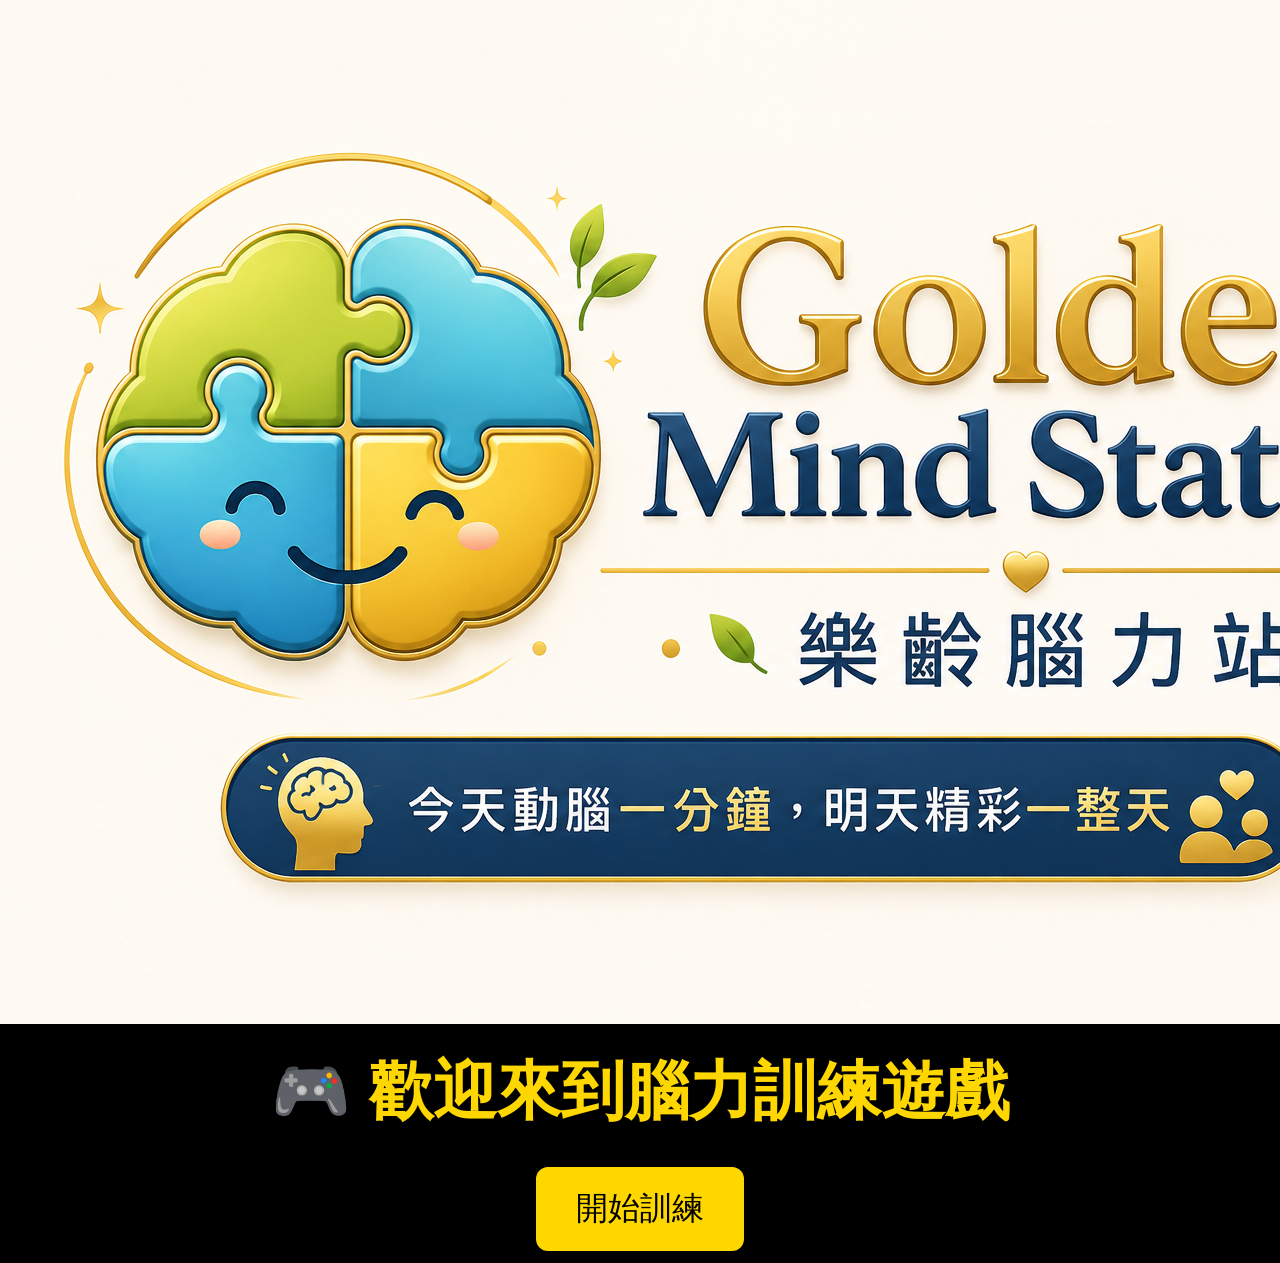
==== index.html @ 55cd1e05 "Add files via upload" ====
<!DOCTYPE html>
<html lang="zh">
<head>
  <meta charset="utf-8">
  <title>遊戲首頁</title>
  <link rel="stylesheet" href="style.css">
</head>
<body class="intro-page">
  <!-- 首頁 Logo -->
  <div class="intro-logo">
    <img src="images/logo.png" alt="Golden Mind Station 樂齡腦力站 Logo" class="intro-image">
  </div>

  <!-- 首頁標題 -->
  <h1 class="intro-title">🎮 歡迎來到腦力訓練遊戲</h1>

  <!-- 首頁按鈕 -->
  <button class="intro-button" onclick="location.href='menu.html'">開始訓練</button>
</body>
</html>
---- style.css ----
/* === 共用樣式 === */
body {
  background-color: #000;
  color: #FFD700;
  font-family: "Microsoft JhengHei", sans-serif;
  text-align: center;
}

h1, p {
  font-size: 48px;
  margin: 20px;
}

button {
  font-size: 32px;
  background-color: #1E3A8A;
  color: #FFF;
  border: none;
  border-radius: 12px;
  padding: 15px 30px;
  cursor: pointer;
  margin: 10px;
}
button:hover {
  background-color: #FFD700;
  color: #000;
}

/* === 記憶花園 Memory Garden === */
#memory-board {
  display: grid;
  grid-gap: 15px;
  justify-content: center;   /* 水平置中 */
  align-content: center;     /* 垂直置中 */
  margin: 20px auto;         /* 上下留白，左右自動置中 */
  max-width: 95vw;
  max-height: 80vh;
  overflow-y: auto;
}


/* 簡單模式 (3x4 = 12 張) */
#memory-board.easy .card {
  width: 160px;
  height: 160px;
  font-size: 80px;
  background-color: #87cefa;
  display: flex;
  align-items: center;
  justify-content: center;
  border-radius: 16px;
  cursor: pointer;
}

/* 中等模式 (4x4 = 16 張) */
#memory-board.medium .card {
  width: 140px;
  height: 140px;
  font-size: 72px;
  background-color: #87cefa;
  display: flex;
  align-items: center;
  justify-content: center;
  border-radius: 16px;
  cursor: pointer;
}

/* 困難模式 (5x4 = 20 張) */
#memory-board.hard .card {
  width: 120px;
  height: 120px;
  font-size: 64px;
  background-color: #87cefa;
  display: flex;
  align-items: center;
  justify-content: center;
  border-radius: 16px;
  cursor: pointer;
}

/* === 專注森林 Focus Forest === */
#controls {
  margin-bottom: 20px;
}

#focus-board {
  position: relative;
  width: 100%;
  height: 70vh;
  overflow: hidden;
  background: none;
}

#focus-board .fruit {
  font-size: 72px;
  cursor: pointer;
  position: absolute;
  transition: top 0.1s linear;
}

/* === 反應車站 Reaction Station === */
/* 控制區域 */
body {
  background-color: #000;
  color: #FFD700;
  font-family: "Microsoft JhengHei", sans-serif;
  text-align: center;
}

button {
  background-color: #FFD700;
  color: #000;
  border: none;
  padding: 18px 36px;   /* 按鈕更大 */
  margin: 12px;
  font-size: 28px;      /* 字體更大 */
  border-radius: 12px;
  cursor: pointer;
}
button:hover {
  background-color: #FFA500;
}

#traffic-lights {
  display: flex;
  justify-content: center;
  gap: 30px;
  margin: 20px 0;
}
.light {
  width: 120px;   /* 燈號更大 */
  height: 120px;
  border-radius: 50%;
  background-color: gray;
  opacity: 0.5;
  transition: opacity 0.3s ease;
}
.light.red.active { background-color: red; opacity: 1; }
.light.yellow.active { background-color: yellow; opacity: 1; }
.light.green.active { background-color: green; opacity: 1; }

#reaction-board {
  position: relative;
  width: 100%;
  height: 60vh;
  border: 2px solid #333;
  background-color: #111;
}

.item {
  font-size: 100px;   /* 水果更大 */
  position: absolute;
  cursor: pointer;
  z-index: 10;
  color: white;
}

#question, #progress {
  text-align: center;
  font-size: 40px;   /* 題目字體更大 */
  margin: 10px 0;
  color: #fff;
}
#result {
  text-align: center;
  font-size: 42px;
  margin: 20px 0;
  color: #FFD700;
}

#restart-btn {
  display: none;
  background-color: #FFD700;
  color: #000;
  border: none;
  padding: 18px 36px;
  margin: 20px auto;
  font-size: 28px;
  border-radius: 12px;
  cursor: pointer;
}
#restart-btn:hover {
  background-color: #FFA500;
}

#timer-bar {
  width: 80%;
  height: 25px;
  background-color: #333;
  margin: 20px auto;
  border-radius: 12px;
  overflow: hidden;
}
#timer-progress {
  height: 100%;
  background-color: #FFD700;
  width: 100%;
  transition: width 1s linear;
}

#timer-bar {
  width: 80%;
  height: 25px;
  background-color: #333;
  margin: 20px auto;
  border-radius: 12px;
  overflow: hidden;
}
#timer-progress {
  height: 100%;
  width: 100%;
  transition: width 1s linear, background-color 1s linear;
  border-radius: 12px;
}

/* === 響應式設計 (手機/平板) === */
@media (max-width: 768px) {
  h1, p {
    font-size: 32px;
  }
  button {
    font-size: 24px;
    padding: 10px 20px;
  }

  #memory-board.easy .card {
    width: 120px;
    height: 120px;
    font-size: 64px;
  }
  #memory-board.medium .card {
    width: 100px;
    height: 100px;
    font-size: 56px;
  }
  #memory-board.hard .card {
    width: 90px;
    height: 90px;
    font-size: 48px;
  }
}

/* === 智慧超市 supermarket === */
/* 全局設定 */
/* 全局設定 */
body {
  background-color: #000;
  color: #FFD700;
  font-family: "Microsoft JhengHei", sans-serif;
  margin: 0;
  padding: 0;
  text-align: center;
}

h1 {
  font-size: 48px;
  margin: 20px 0;
}

p {
  font-size: 24px;
  margin: 10px 0;
}

/* 按鈕樣式 */
button {
  background-color: #FFD700;
  color: #000;
  border: none;
  padding: 16px 32px;
  margin: 10px;
  font-size: 24px;
  border-radius: 10px;
  cursor: pointer;
}
button:hover {
  background-color: #FFA500;
}

/* 主容器：遊戲區 + 右側欄 */
#game-container {
  display: flex;
  justify-content: space-between;
  align-items: flex-start;
  width: 95%;
  margin: 0 auto;
}

/* 主遊戲區 */
#main-area {
  flex: 3;
  padding: 10px;
}

/* 右側欄位 */
#sidebar {
  flex: 1;
  background-color: #111;
  border-left: 2px solid #333;
  padding: 20px;
  color: #FFD700;
  text-align: left;
  min-height: 70vh;
}

#sidebar h2 {
  font-size: 36px; /* 標題更大 */
  margin-bottom: 15px;
}

#collected-list {
  list-style-type: none; /* 移除前面的圓點 */
  padding: 0;
  margin: 0;
}

#collected-list li {
  font-size: 40px; /* 放大字體 */
  color: #fff;
  margin-bottom: 15px;
}

/* 遊戲區：掉落商品 */
#supermarket-board {
  position: relative;
  width: 100%;
  height: 60vh;
  border: 2px solid #333;
  background-color: #111;
  overflow: hidden;
}

.item {
  font-size: 80px;
  position: absolute;
  cursor: pointer;
  z-index: 10;
}

/* 顯示進度與結果 */
#shopping-list, #progress {
  font-size: 28px;
  margin: 10px 0;
  color: #fff;
}

#result {
  font-size: 32px;
  margin: 20px 0;
  color: #FFD700;
}

/* 倒數計時條 */
#timer-bar {
  width: 80%;
  height: 25px;
  background-color: #333;
  margin: 20px auto;
  border-radius: 12px;
  overflow: hidden;
}
#timer-progress {
  height: 100%;
  width: 100%;
  transition: width 1s linear, background-color 1s linear;
  border-radius: 12px;
}

/* 返回選單按鈕 */
#menu-btn {
  display: none;
  background-color: #FFD700;
  color: #000;
  border: none;
  padding: 16px 32px;
  margin: 20px auto;
  font-size: 24px;
  border-radius: 10px;
  cursor: pointer;
}
#menu-btn:hover {
  background-color: #FFA500;
}


#menu-btn {
  display: none;
  background-color: #FFD700;
  color: #000;
  border: none;
  padding: 18px 36px;
  margin: 20px auto;
  font-size: 28px;
  border-radius: 12px;
  cursor: pointer;
}
#menu-btn:hover {
  background-color: #FFA500;
}


#menu-btn {
  display: none;
  background-color: #FFD700;
  color: #000;
  border: none;
  padding: 18px 36px;
  margin: 20px auto;
  font-size: 28px;
  border-radius: 12px;
  cursor: pointer;
}
#menu-btn:hover {
  background-color: #FFA500;
}

/* 全局設定 */
body {
  background-color: #000;
  color: #FFD700;
  font-family: "Microsoft JhengHei", sans-serif;
  margin: 0;
  padding: 0;
  text-align: center;
}

/* 標題字體放大 */
h1 {
  font-size: 64px; /* 主標題更大 */
  margin: 20px 0;
}

h2 {
  font-size: 48px; /* 次標題也放大 */
  margin: 15px 0;
}

p {
  font-size: 32px; /* 一般文字放大 */
  margin: 10px 0;
}

/* 按鈕樣式放大 */
button {
  background-color: #FFD700;
  color: #000;
  border: none;
  padding: 20px 40px;
  margin: 12px;
  font-size: 32px; /* 按鈕字體放大 */
  border-radius: 12px;
  cursor: pointer;
}
button:hover {
  background-color: #FFA500;
}

/* 主容器：遊戲區 + 右側欄 */
#game-container {
  display: flex;
  justify-content: space-between;
  align-items: flex-start;
  width: 95%;
  margin: 0 auto;
}

/* 主遊戲區加大 */
#main-area {
  flex: 5; /* 主區域佔比較大 */
  padding: 10px;
}

/* 右側欄位縮小，但字體保持大 */
#sidebar {
  flex: 1; /* 占比縮小 */
  max-width: 220px; /* 限制最大寬度 */
  background-color: #111;
  border-left: 2px solid #333;
  padding: 10px;
  color: #FFD700;
  text-align: left;
  min-height: 60vh;
}

#sidebar h2 {
  font-size: 36px; /* 保持大字體 */
  margin-bottom: 15px;
}

#collected-list {
  list-style-type: none;
  padding: 0;
  margin: 0;
}

#collected-list li {
  font-size: 36px; /* 保持大字體 */
  color: #fff;
  margin-bottom: 12px;
}


/* 遊戲區：掉落商品 */
#supermarket-board {
  position: relative;
  width: 100%;
  height: 60vh;
  border: 2px solid #333;
  background-color: #111;
  overflow: hidden;
}

.item {
  font-size: 100px; /* 商品更大 */
  position: absolute;
  cursor: pointer;
  z-index: 10;
}

/* 顯示進度與結果 */
#shopping-list, #progress {
  font-size: 36px; /* 放大進度文字 */
  margin: 10px 0;
  color: #fff;
}

#result {
  font-size: 40px; /* 結果更大 */
  margin: 20px 0;
  color: #FFD700;
}

/* 倒數計時條 */
#timer-bar {
  width: 80%;
  height: 35px; /* 計時條加高 */
  background-color: #333;
  margin: 20px auto;
  border-radius: 12px;
  overflow: hidden;
}
#timer-progress {
  height: 100%;
  width: 100%;
  transition: width 1s linear, background-color 1s linear;
  border-radius: 12px;
}

/* 返回選單按鈕 */
#menu-btn {
  display: none;
  background-color: #FFD700;
  color: #000;
  border: none;
  padding: 20px 40px;
  margin: 20px auto;
  font-size: 32px; /* 放大字體 */
  border-radius: 12px;
  cursor: pointer;
}
#menu-btn:hover {
  background-color: #FFA500;
}

/* 選單整體容器 */
#menu-container {
  display: flex;
  flex-direction: column;
  align-items: center;
  justify-content: center; /* 垂直置中 */
  min-height: 100vh;
  gap: 20px; /* 按鈕之間的間距縮小 */
}

/* 標題 */
#menu-container h1 {
  font-size: 64px; /* 放大標題 */
  margin-bottom: 30px; /* 縮小與按鈕的距離 */
}

/* 選單按鈕 */
#menu-container button {
  background-color: #FFD700;
  color: #000;
  border: none;
  padding: 20px 40px; /* 按鈕大小適中 */
  font-size: 32px; /* 字體放大 */
  border-radius: 10px;
  cursor: pointer;
  width: 30%; /* 按鈕寬度縮小，不要太佔版面 */
  margin: 8px 0; /* 上下間距縮小 */
}

#menu-container button:hover {
  background-color: #FFA500;
}

/* 選單容器 */
#menu-container {
  display: flex;
  flex-direction: column; /* 改成直式排列 */
  align-items: center;
  justify-content: center;
  min-height: 50vh;
  gap: 15px; /* 按鈕間距 */
}

/* 標題 */
#menu-container h1 {
  font-size: 64px;
  margin-bottom: 25px;
}

/* 選單按鈕 */
#menu-container button {
  background-color: #FFD700;
  color: #000;
  border: none;
  padding: 20px 40px;
  font-size: 32px;
  border-radius: 15px;
  cursor: pointer;
  width: 50%; /* 按鈕寬度固定，避免太寬 */
  margin: 10px 0; /* 上下間距 */
}

#menu-container button:hover {
  background-color: #FFA500;
}

/* 選單容器：直式排列 */
#menu-container {
  display: flex;
  flex-direction: column; /* 改成直式 */
  align-items: center;    /* 水平置中 */
  justify-content: center;/* 垂直置中 */
  min-height: 0vh;
  gap: 15px; /* 按鈕間距稍微加大 */
}

/* 標題 */
#menu-container h1 {
  font-size: 80px; /* 標題再放大 */
  margin-bottom: 40px;
  color: #FFD700;
}

/* 選單按鈕 */
#menu-container button {
  background-color: #FFD700;
  color: #000;
  border: none;
  padding: 35px 40px; /* 按鈕更大 */
  font-size: 50px;    /* 字體再放大 */
  border-radius: 24px;/* 圓角加大 */
  cursor: pointer;
  width: 75%;  /* 按鈕寬度固定 */
  text-align: center;
}

#menu-container button:hover {
  background-color: #FFA500;
}

#back-menu-btn {
  background-color: #FFD700;
  color: #000;
  border: none;
  padding: 20px 30px;
  margin: 15px auto;
  font-size: 50px; /* 放大字體 */
  border-radius: 20px; /* 圓角加大 */
  cursor: pointer;
  display: block;
}

#back-menu-btn:hover {
  background-color: #FFA500;
}
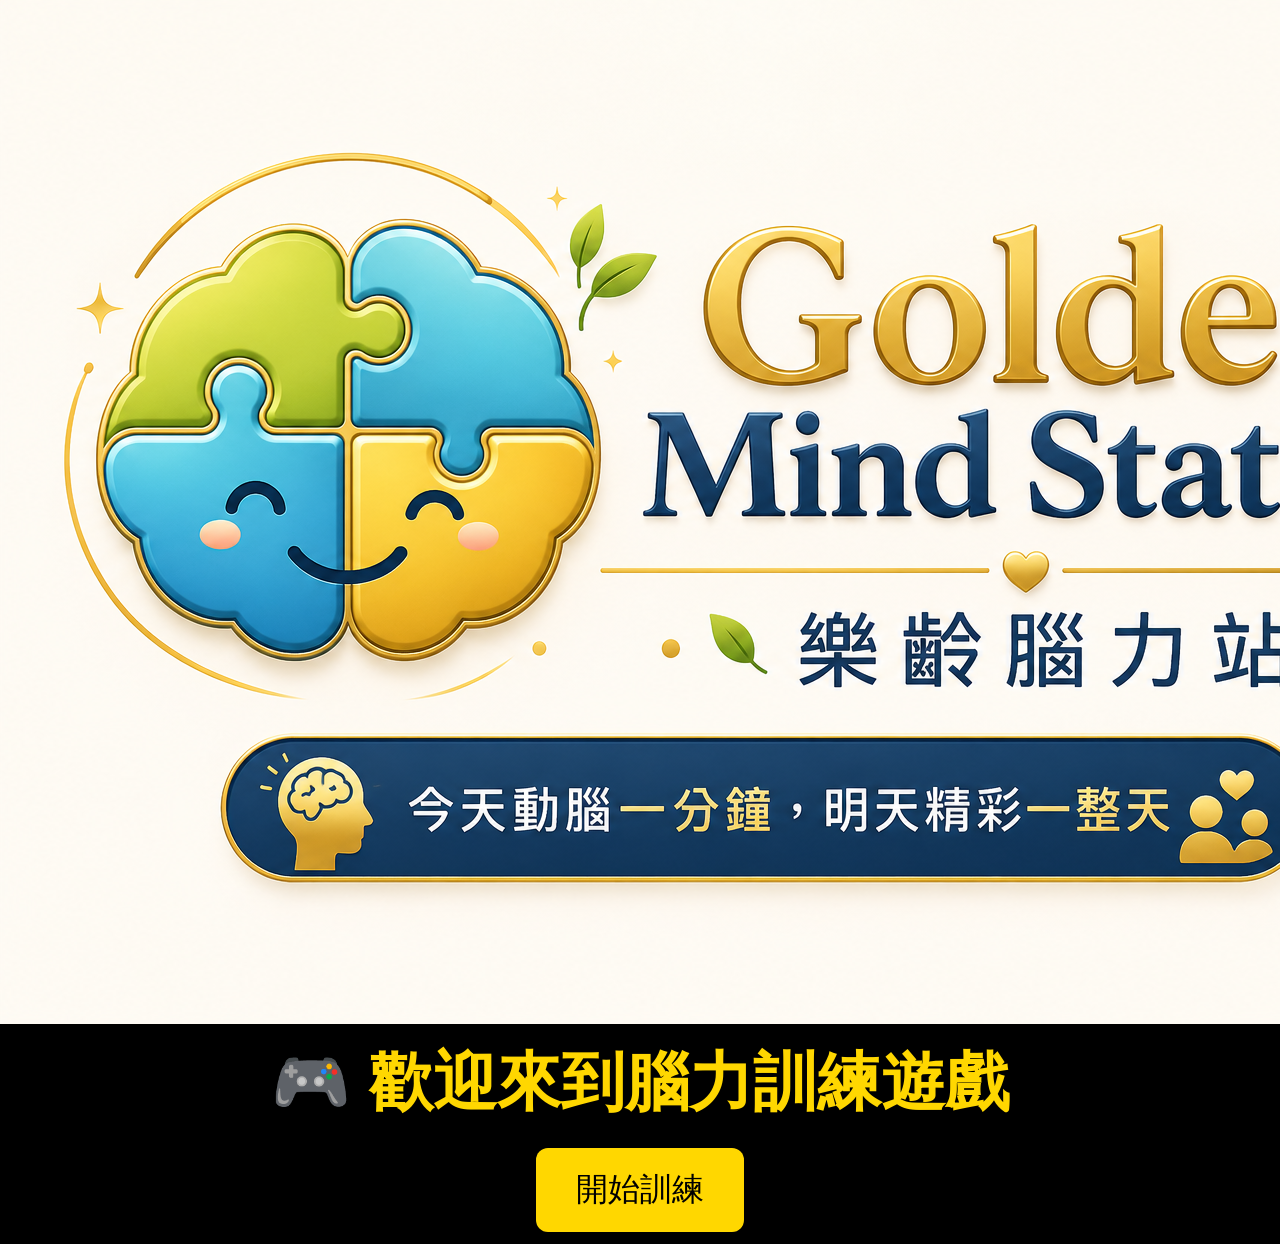
==== commit 9163b106: "Update index.html" ====
--- a/index.html
+++ b/index.html
@@ -1,6 +1,7 @@
 <!DOCTYPE html>
 <html lang="zh">
 <head>
+  <meta name="viewport" content="width=device-width, initial-scale=1.0">
   <meta charset="utf-8">
   <title>遊戲首頁</title>
   <link rel="stylesheet" href="style.css">
--- a/style.css
+++ b/style.css
@@ -677,3 +677,88 @@
 #back-menu-btn:hover {
   background-color: #FFA500;
 }
+
+body {
+  font-size: 18px;   /* 電腦版字體大小固定 */
+}
+
+@media (max-width: 600px) {
+  body {
+    font-size: 16px;   /* 手機字體稍微縮小，避免超出螢幕 */
+  }
+  button {
+    width: 100%;       /* 手機按鈕佔滿寬度 */
+    font-size: 18px;   /* 手機按鈕字體稍微放大，方便點擊 */
+  }
+}
+
+\#game-area {
+  width: 100%;
+  max-width: 800px;   /* 電腦可放大 */
+  height: 60vh;       /* 高度依螢幕比例 */
+}
+
+/* 電腦版：保持原本橫式或自由排版 */
+#menu, #buttons, #game-area {
+  display: flex;
+  flex-direction: row;   /* 電腦橫式排列 */
+  justify-content: center;
+  gap: 20px;
+}
+
+/* 手機版：改成直式排列 */
+@media (max-width: 600px) {
+  #menu, #buttons, #game-area {
+    display: flex;
+    flex-direction: column; /* 改成直式排列 */
+    align-items: center;    /* 置中顯示 */
+    gap: 15px;
+  }
+
+  button {
+    width: 80%;            /* 按鈕寬度拉大，方便點擊 */
+    font-size: 20px;       /* 字體稍微放大 */
+  }
+
+  #game-area {
+    width: 100%;
+    height: 50vh;          /* 高度依比例縮小 */
+  }
+}
+
+#game-area {
+  width: 100%;
+  max-width: 800px;   /* 電腦版限制寬度 */
+  height: 70vh;       /* 手機版高度佔螢幕 70% */
+  margin: 0 auto;
+}
+
+@media (max-width: 600px) {
+  body {
+    margin: 0;              /* 移除多餘邊距 */
+    padding: 0;
+  }
+
+  #menu-container, #buttons {
+    display: flex;
+    flex-direction: column; /* 改成直式排列 */
+    align-items: center;
+    gap: 10px;
+    width: 100%;
+  }
+
+  button {
+    width: 90%;             /* 按鈕寬度拉大，減少左右留白 */
+    font-size: 20px;        /* 字體稍微放大，方便老人操作 */
+    padding: 15px;
+  }
+
+  #game-area {
+    height: 80vh;           /* 遊戲區域更大，減少上下留白 */
+  }
+}
+
+h1, p {
+  text-align: center;
+  margin: 10px 0;
+}
